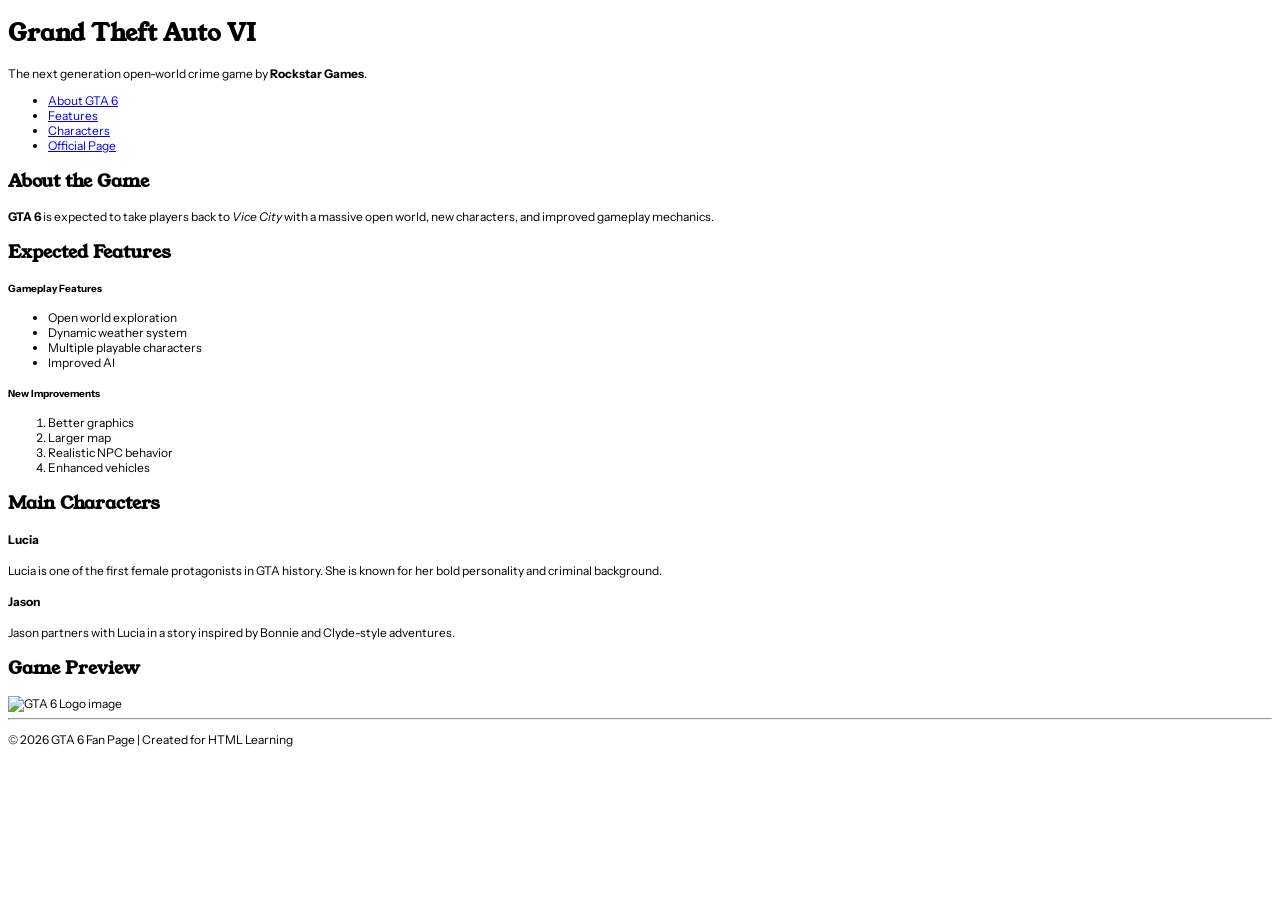
==== index.html @ 5ab4a7fe "lab 1.9- fonts" ====
<!--1. document type declaration (version of html) -->
<!doctype html>
<!--2. the root element -->
<html lang="en">
<!--3. head -->

<head>
    <!--4. meta elements -->
    <meta charset="utf-8">
    <meta name="author" content="BBIT">
    <meta name="description"
        content="Your ultimate GTA 6 fan page featuring the latest news, trailers, gameplay details, map leaks, characters, release updates, and community discussions for Grand Theft Auto VI. Stay updated with everything GTA 6">
    <meta name="keywords"
        content="GTA 6, Grand Theft Auto VI, GTA VI, GTA 6 news, GTA 6 trailer, GTA 6 gameplay, GTA 6 release date, Rockstar Games, Vice City, GTA 6 map, GTA 6 characters, GTA 6 leaks, GTA 6 updates, GTA 6 fan page, Grand Theft Auto 6">
    <!--5. title -->
    <title>GTA VI</title>
    <!-- other elements that go here-->
    <!-- styles, scripts, favicon -->

    <link rel="preconnect" href="https://fonts.googleapis.com">
    <link rel="preconnect" href="https://fonts.gstatic.com" crossorigin>
    <link
        href="https://fonts.googleapis.com/css2?family=Instrument+Sans:ital,wght@0,400..700;1,400..700&family=Young+Serif&display=swap"
        rel="stylesheet">

    <link rel="stylesheet" href="css/style.css">
    <link rel="shortcut icon" href="https://www.rockstargames.com/VI/favicon.ico?authuser=1&hl=en">
    <!-- embedded styles -->
    <style>

    </style>
</head>
<!-- 6. the body (content goes here)-->

<body>
    <header>
        <!-- an inline style -->
        <h1 id="mainHeading" class="headings" name="title">Grand Theft Auto VI</h1>

        The next generation open-world crime game by <b>Rockstar Games</b>.

        <!-- Add navigation semantic tag -->

        <!-- Convert items into an unordered list -->

        <!-- Wrap each item in a link (hyperlinks) -->

        <!-- Add id links pointing to sections -->

        <nav> <!-- semantic tag-->

            <ul> <!-- an unordered list -->

                <li>

                    <!-- a link to a different page-->

                    <a href="about.html" target="_blank">About GTA 6 </a>

                </li> <!-- a list item -->

                <li>

                    <!-- a link to another section of the current page-->

                    <a href="#features">Features</a>

                </li> <!-- a list item -->

                <li>

                    <!-- a link to another section of the current page-->

                    <a href="#characters">Characters</a>

                </li> <!-- a list item -->

                <li>

                    <!-- a link to a different website-->

                    <a href="https://www.rockstargames.com/VI" target="_blank">

                        Official Page

                    </a>

                </li> <!-- a list item -->

            </ul>

        </nav>

    </header>

    <!-- Add main semantic tag nav,aside, article, section-->
    <main>
        <!-- Add section with id="about" -->
        <!-- Add section heading -->
        <!-- Add paragraphs -->
        <!-- Make "GTA 6" bold -->
        <!-- Make "Vice City" italic -->
        <section id="about" name="about">
            <h2>About the Game</h2>
            <p> <b>GTA 6</b> is expected to take players back to
                <i>Vice City</i> with a massive open world, new characters, and improved
                gameplay mechanics.
            </p>
        </section>


        <!-- Add section with id="features" -->
        <!-- Add subsection headings -->
        <!-- Convert first group into unordered list -->
        <!-- Convert second group into ordered list -->
        <section id="features">
            <h2>Expected Features</h2>

            <h5>Gameplay Features</h5>
            <ul>
                <li>Open world exploration</li> <!-- list item -->
                <li>Dynamic weather system</li>
                <li>Multiple playable characters</li>
                <li>Improved AI</li>
            </ul> <!-- unordered list (ul) bullets (. . .)-->

            <h5>New Improvements</h5>
            <ol>
                <li>Better graphics</li>
                <li>Larger map</li>
                <li>Realistic NPC behavior</li>
                <li>Enhanced vehicles</li>
            </ol> <!-- ordered list (ol) 1,2,3.. -->
        </section>

        <!-- Add section with id="characters" -->
        <!-- Use article tag for each character -->
        <!-- Add headings for names -->
        <!-- Add paragraphs -->
        <!-- Make "first female protagonists" bold -->
        <!-- Make "Bonnie and Clyde" italic -->
        <section id="characters">
            <h2>Main Characters</h2>
            <article>
                <h4>Lucia</h4>
                <p>Lucia is one of the first female protagonists in GTA history. She is known for her bold personality
                    and criminal
                    background.</p>
            </article>
            <article>
                <h4>Jason</h4>
                <p>Jason partners with Lucia in a story inspired by Bonnie and Clyde-style adventures.
                </p>
            </article>
        </section>

        <!-- Add section for image -->
        <!-- Add image tag below -->
        <!-- Use src attribute -->
        <!-- Use alt attribute -->
        <!-- Use width attribute -->
        <section id="logo">
            <h2>Game Preview</h2>
            <img src="https://www.rockstargames.com/VI/_next/image?url=%2FVI%2F_next%2Fstatic%2Fmedia%2FJason_and_Lucia_01_With_Logos_landscape.8596f77a.jpg&w=3840&q=75"
                alt="GTA 6 Logo image" width="50%">
        </section>
        <!-- Close main semantic tag -->
    </main>

    <footer>
        <!-- Add footer semantic tag -->
        <!-- Wrap content in paragraph -->
        <!-- Add horizontal rule above footer -->
        <hr>
        <p> © 2026 GTA 6 Fan Page | Created for HTML Learning</p>
    </footer>
</body>

</html>
---- css/style.css ----
/* ============================================================
   GTA VI FAN PAGE COLOR SYSTEM
   Inspired by the official GTA VI visual style
   ============================================================ 
  
   CSS Colors
    - named e.g. blue, green (limited)
    - hex - use hexadecimal values (0-9A-F) e.g. #RRGGBB #FFFFFF(white), #000000(black) - (Most common in web design)
    - rgb - use 0-255 e.g. rgb(255,255,255) -white, rgb(0,0,0) - black
    - rgba same as rgb but includes a transparency value between 0-1 (0 = invisible 1 = fully visible) (last item) e.g rgba(25,55,66,0.5) 
*/

/*
:root targets the <html> element.
It is the highest-level element on the page.
Variables defined here become available everywhere in the stylesheet.
*/

:root {

   /* ===============================
       BACKGROUND COLORS
       =============================== */

   /* Deep night blue */
   --col-bg-deep: #08131f;

   /* Main dark surface */
   --col-bg-mid: #102030;

   /* Transparent glass effect */
   --col-bg-light: rgba(16, 32, 48, 0.82);

   /* ===============================
       PRIMARY ACCENT COLORS
       =============================== */

   /* Neon cyan */
   --col-cyan: #00d5d8;

   /* Bright electric cyan */
   --col-cyan-light: #4ff6ea;

   /* GTA VI pink/coral */
   --col-coral: #ff4f87;

   /* Soft neon pink */
   --col-pink-soft: #ff9bb3;

   /* Sunset orange */
   --col-sunset: #ff9f43;

   /* Warm amber */
   --col-amber: #ffc46b;

   /* ===============================
       TEXT COLORS
       =============================== */

   /* Main light text */
   --col-cream: #fff8f2;

   /* Secondary muted text */
   --col-muted: #7ea0b3;
}

body {
   font-family: 'Instrument Sans', sans-serif;
   font-size: 12px;
   font-weight: 400;
   font-style: normal;
}

h1,
h2 {
   font-family: 'Young Serif', serif;
}
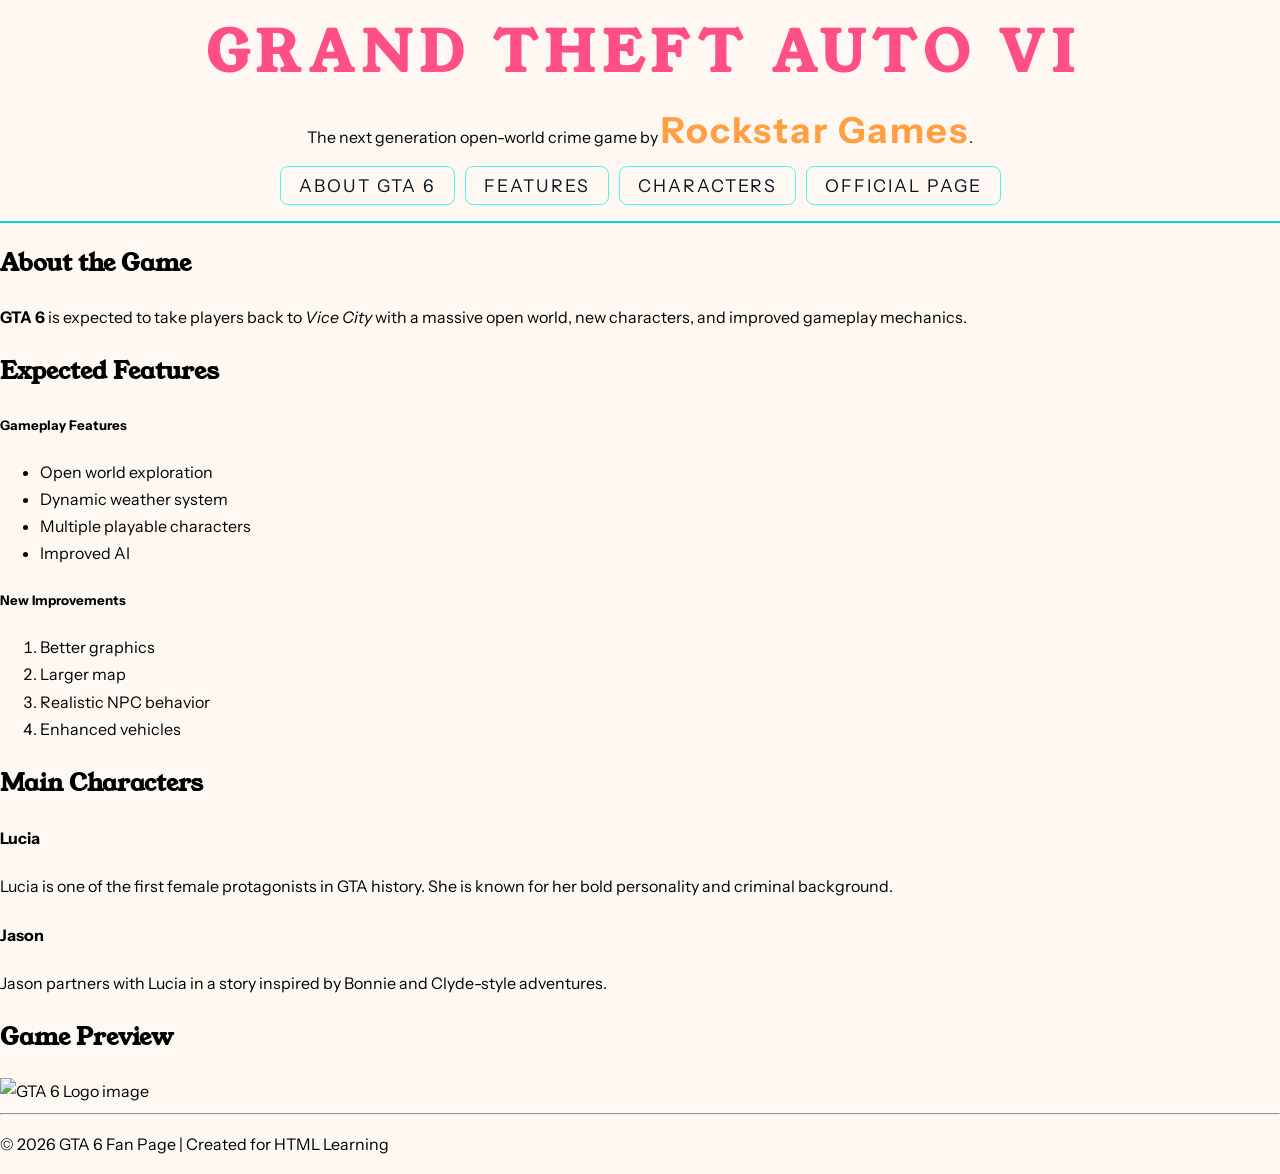
==== commit 34ffe2e9: "lab 2.1- nav" ====
--- a/index.html
+++ b/index.html
@@ -55,7 +55,7 @@
 
                     <!-- a link to a different page-->
 
-                    <a href="about.html" target="_blank">About GTA 6 </a>
+                    <a href="#about">About GTA 6 </a>
 
                 </li> <!-- a list item -->
 
--- a/css/style.css
+++ b/css/style.css
@@ -66,12 +66,84 @@
 
 body {
    font-family: 'Instrument Sans', sans-serif;
-   font-size: 12px;
+   font-size: 16px;
    font-weight: 400;
-   font-style: normal;
+   background-color: var(--col-cream);
+   /* shorthand */
+   margin: 0;
+   /* longhand */
+   margin-top: 0;
+   margin-right: 0;
+   margin-bottom: 0;
+   margin-left: 0;
+
+   line-height: 1.7;
 }
 
 h1,
 h2 {
    font-family: 'Young Serif', serif;
+}
+
+header {
+   padding-top: 5px;
+   padding-bottom: 20px;
+
+
+   border-bottom-width: 2px;
+   border-bottom-style: solid;
+   border-bottom-color: var(--col-cyan);
+
+   text-align: center;
+}
+header h1{
+   font-size: 3.5em;
+   letter-spacing: 8px;
+   text-transform: uppercase;
+   color: var(--col-coral);
+
+   margin-left: 8px;
+   margin-bottom: 0;
+   margin-top: 0;
+   margin-right: 0;
+}
+header > b{
+   color: var(--col-sunset);
+   letter-spacing: 2px;
+   font-size: 0.95cm;
+}
+
+nav{
+   margin-top: 10px;
+}
+
+nav ul{
+   list-style: none;
+   padding: 0;
+   margin: 0;
+
+   display: flex;
+   justify-content: center;
+   gap: 10px;
+}
+
+nav ul li a{
+   color: var(--col-bg-deep);
+   text-decoration: none;
+   font-size: 1.1em;
+   letter-spacing: 2px;
+   text-transform: uppercase;
+
+   padding: 8px 18px;
+   border: 1px solid var(--col-cyan-light);
+
+   border-width: 1px;
+   border-style: solid;
+   border-color: var(--col-cyan-light);
+   border-radius: 8px;
+}
+
+nav ul li a:hover{
+   background-color: var(--col-cyan);
+   border-color: var(--col-pink-soft);
 }
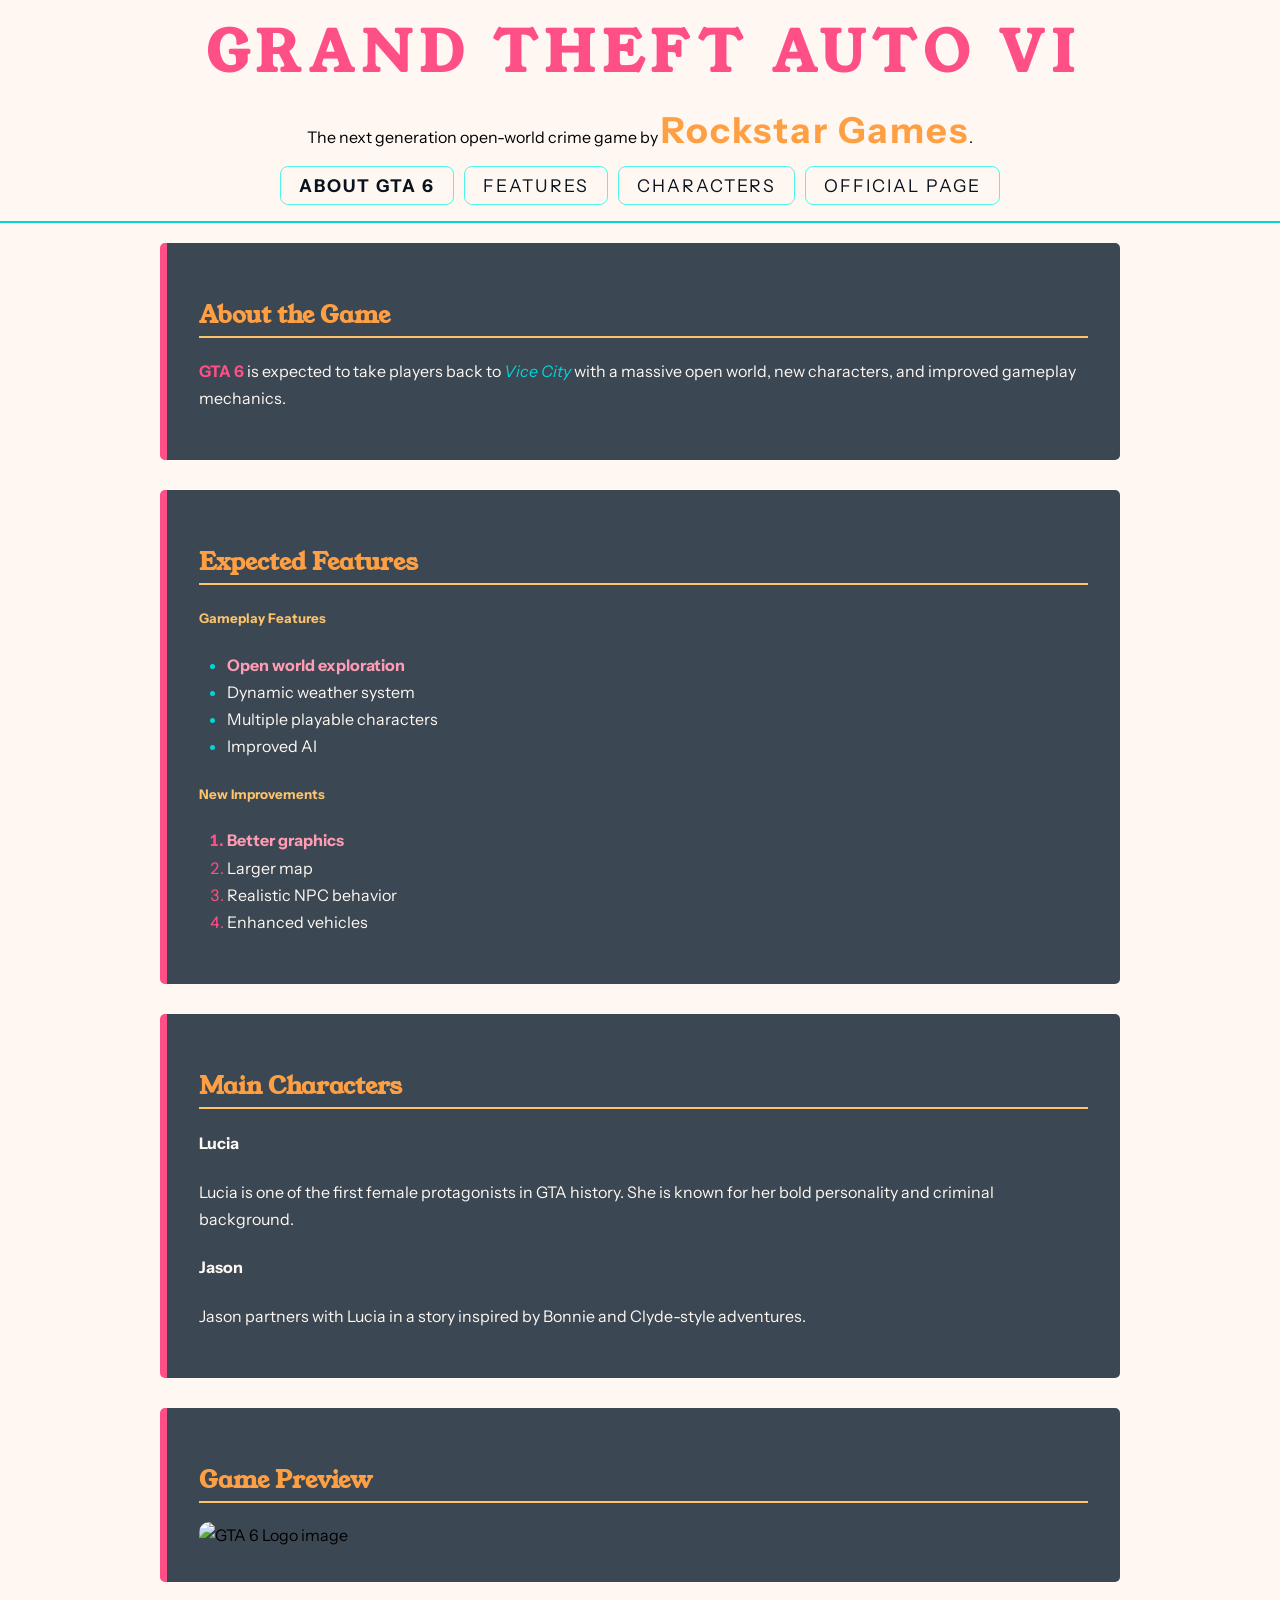
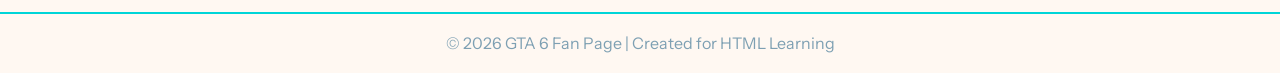
==== commit e81530bc: "lab 2.4- image and footer" ====
--- a/index.html
+++ b/index.html
@@ -162,7 +162,7 @@
         <section id="logo">
             <h2>Game Preview</h2>
             <img src="https://www.rockstargames.com/VI/_next/image?url=%2FVI%2F_next%2Fstatic%2Fmedia%2FJason_and_Lucia_01_With_Logos_landscape.8596f77a.jpg&w=3840&q=75"
-                alt="GTA 6 Logo image" width="50%">
+                alt="GTA 6 Logo image">
         </section>
         <!-- Close main semantic tag -->
     </main>
--- a/css/style.css
+++ b/css/style.css
@@ -96,7 +96,8 @@
 
    text-align: center;
 }
-header h1{
+
+header h1 {
    font-size: 3.5em;
    letter-spacing: 8px;
    text-transform: uppercase;
@@ -107,17 +108,18 @@
    margin-top: 0;
    margin-right: 0;
 }
-header > b{
+
+header>b {
    color: var(--col-sunset);
    letter-spacing: 2px;
    font-size: 0.95cm;
 }
 
-nav{
+nav {
    margin-top: 10px;
 }
 
-nav ul{
+nav ul {
    list-style: none;
    padding: 0;
    margin: 0;
@@ -127,7 +129,7 @@
    gap: 10px;
 }
 
-nav ul li a{
+nav ul li a {
    color: var(--col-bg-deep);
    text-decoration: none;
    font-size: 1.1em;
@@ -143,7 +145,101 @@
    border-radius: 8px;
 }
 
-nav ul li a:hover{
+nav ul li a:hover {
    background-color: var(--col-cyan);
    border-color: var(--col-pink-soft);
+}
+
+main {
+   max-width: 960px;
+
+   margin-right: auto;
+   margin-left: auto;
+   margin-top: 20px;
+   margin-bottom: 20px;
+}
+
+section {
+   margin-bottom: 30px;
+   padding: 32px;
+   background-color: var(--col-bg-light);
+   border-radius: 5px;
+   border-left-style: solid;
+   border-left-color: var(--col-coral);
+   border-left-width: 7px;
+
+   transition-property: border-color;
+   transition-duration: 2s;
+   transition-timing-function: ease;
+
+   /* shorthand */
+   transition: border-color 2s ease;
+}
+
+section:hover {
+   border-left-color: var(--col-cyan);
+}
+
+p, h4 {
+   color: var(--col-cream);
+}
+
+h5 {
+   color: var(--col-amber);
+}
+
+main b {
+   color: var(--col-coral);
+}
+
+main i {
+   color: var(--col-cyan);
+}
+
+h2 {
+   color: var(--col-sunset);
+   border-bottom: 2px solid var(--col-amber);
+   border-bottom-color: var(--col-amber);
+   border-bottom-style: solid;
+   border-bottom-width: 2px;
+}
+
+main ul, main ol{
+   padding-left: 24px;
+   color: var(--col-cream);
+
+}
+
+main li{
+   margin-left: 4px;
+}
+
+li:first-child{
+   color: var(--col-pink-soft);
+   font-weight: bold;
+}
+
+main ul li::marker{
+   color: var(--col-cyan);
+}
+
+main ol li::marker{
+   color: var(--col-coral);
+}
+
+#logo img{
+   max-width: 100%;
+   border-radius: 10px;
+}
+
+footer{
+   text-align: center;
+}
+
+footer p{
+   color: var(--col-muted);
+}
+
+hr{
+   border: 1px solid var(--col-cyan);
 }
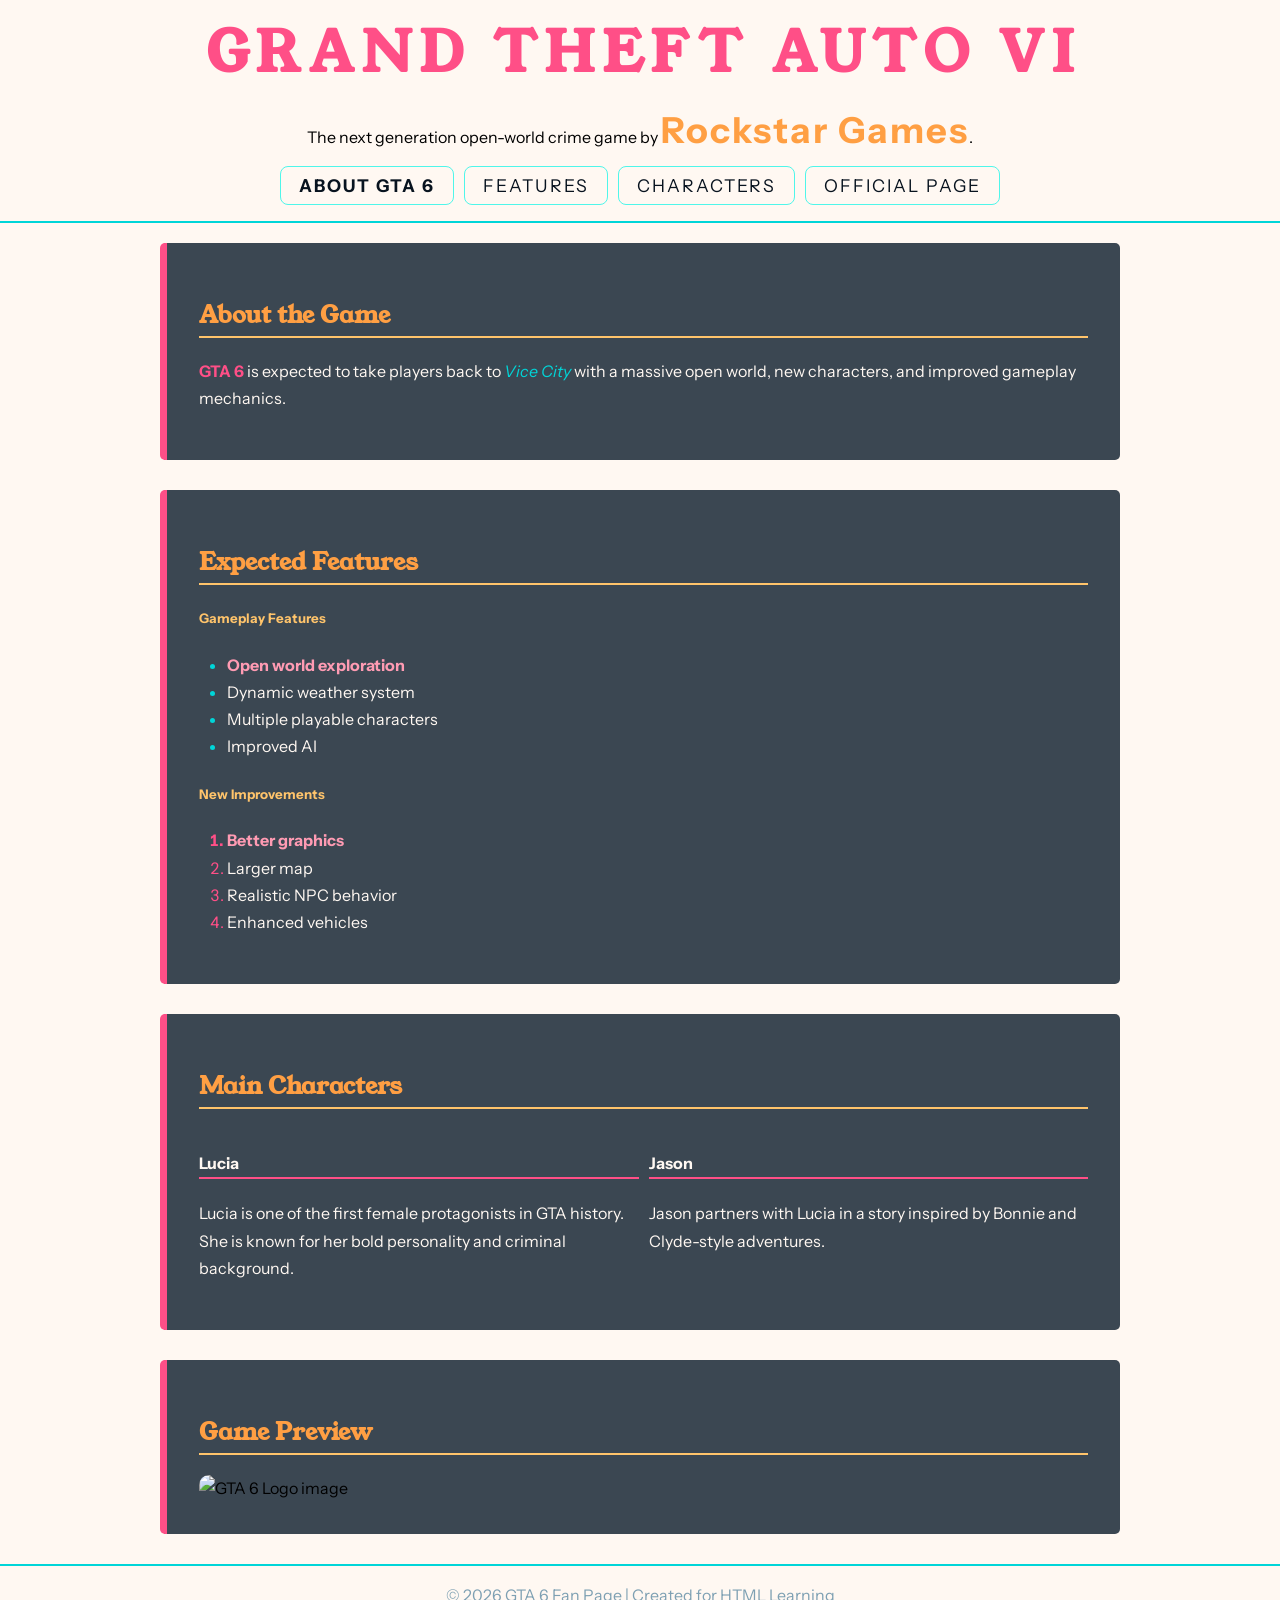
==== commit 600027c3: "Lab 2.5 - grid (demo and characters)" ====
--- a/index.html
+++ b/index.html
@@ -141,6 +141,7 @@
         <!-- Make "Bonnie and Clyde" italic -->
         <section id="characters">
             <h2>Main Characters</h2>
+            <div class="characters-grid">
             <article>
                 <h4>Lucia</h4>
                 <p>Lucia is one of the first female protagonists in GTA history. She is known for her bold personality
@@ -152,6 +153,7 @@
                 <p>Jason partners with Lucia in a story inspired by Bonnie and Clyde-style adventures.
                 </p>
             </article>
+            </div>
         </section>
 
         <!-- Add section for image -->
--- a/css/style.css
+++ b/css/style.css
@@ -242,4 +242,14 @@
 
 hr{
    border: 1px solid var(--col-cyan);
+}
+
+.characters-grid{
+   display: grid;
+   grid-template-columns: 1fr 1fr;
+   gap: 10px;
+}
+
+article h4{
+   border-bottom: 2px solid var(--col-coral);
 }
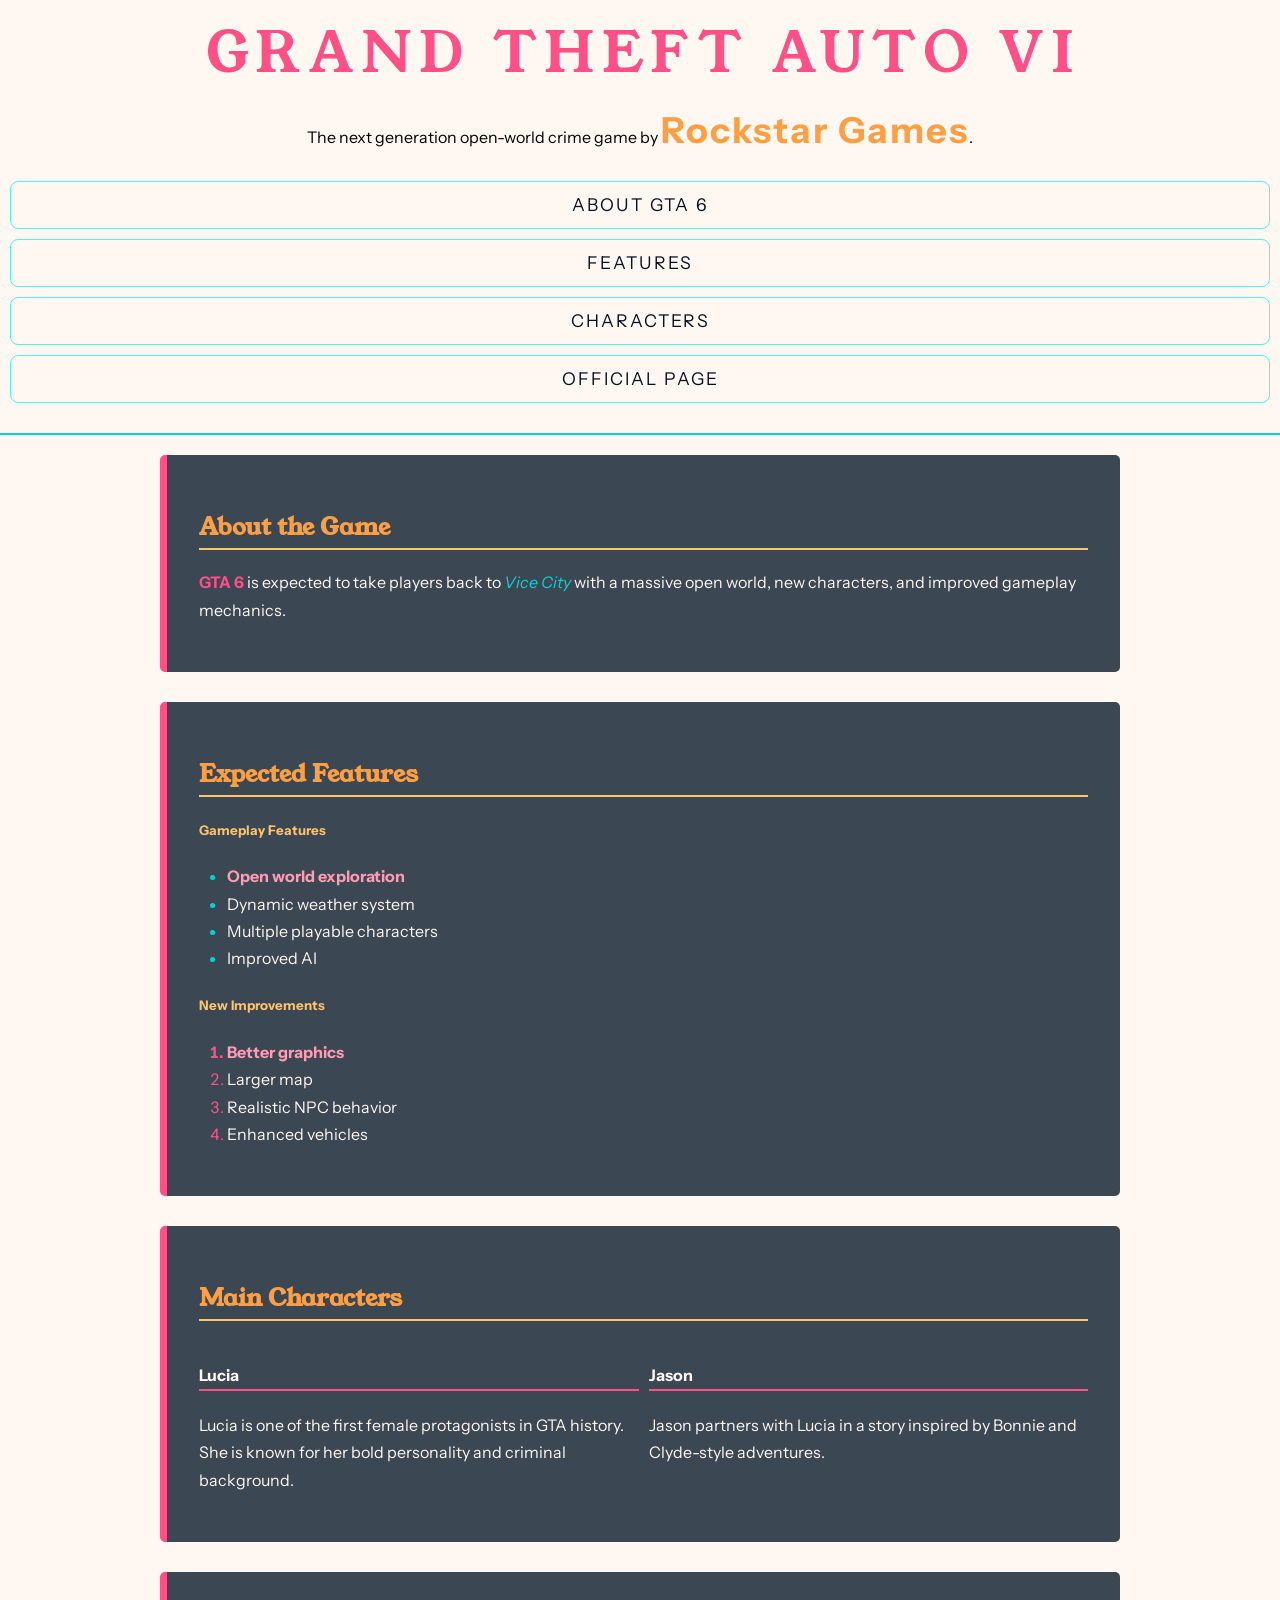
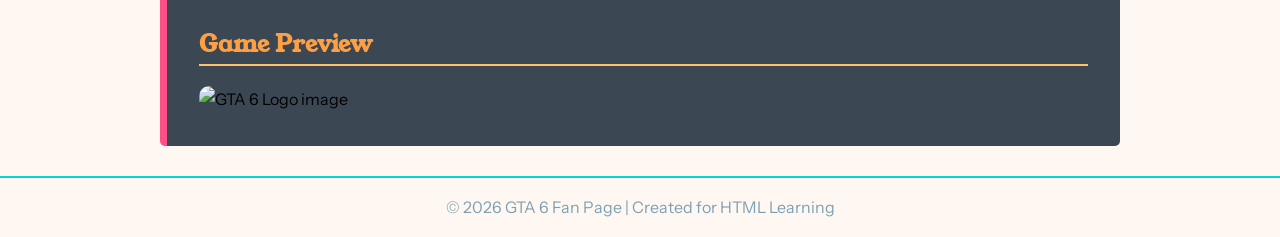
==== commit 38996dab: "Lab 2.6 - responsive web design" ====
--- a/index.html
+++ b/index.html
@@ -12,7 +12,8 @@
         content="Your ultimate GTA 6 fan page featuring the latest news, trailers, gameplay details, map leaks, characters, release updates, and community discussions for Grand Theft Auto VI. Stay updated with everything GTA 6">
     <meta name="keywords"
         content="GTA 6, Grand Theft Auto VI, GTA VI, GTA 6 news, GTA 6 trailer, GTA 6 gameplay, GTA 6 release date, Rockstar Games, Vice City, GTA 6 map, GTA 6 characters, GTA 6 leaks, GTA 6 updates, GTA 6 fan page, Grand Theft Auto 6">
-    <!--5. title -->
+    <meta name="viewport" content="width=device-width, initial-scale=1.0">
+        <!--5. title -->
     <title>GTA VI</title>
     <!-- other elements that go here-->
     <!-- styles, scripts, favicon -->
--- a/css/style.css
+++ b/css/style.css
@@ -107,6 +107,8 @@
    margin-bottom: 0;
    margin-top: 0;
    margin-right: 0;
+
+   font-weight: normal;
 }
 
 header>b {
@@ -214,7 +216,7 @@
    margin-left: 4px;
 }
 
-li:first-child{
+section li:first-child{
    color: var(--col-pink-soft);
    font-weight: bold;
 }
@@ -252,4 +254,65 @@
 
 article h4{
    border-bottom: 2px solid var(--col-coral);
-}+}
+
+main{
+   padding-left: 10px;
+   padding-right: 10px;
+}
+
+
+/* ============================================================
+   RESPONSIVE BREAKPOINT RANGES
+   ------------------------------------------------------------
+   Small Mobile  :   0px   → 480px
+   Large Mobile  : 481px   → 600px
+   Tablet        : 601px   → 768px
+   Small Laptop  : 769px   → 1023px
+   Desktop       : 1024px  → 1279px
+   Wide Screens  : 1280px and above
+ 
+   Media queries allow CSS styles to change depending
+   on the screen size or device characteristics.
+   ============================================================ */
+
+
+/*  Mobile Devices */
+@media screen and (max-width: 730px) {
+   .characters-grid{
+      grid-template-columns: 1fr;
+   }
+}
+
+nav ul{
+   flex-direction: column;
+   padding: 10px;
+}
+
+nav ul li a{
+   display: block;
+}
+
+
+/* Large Mobile Devices 
+@media screen and (min-width: 481px) and (max-width: 600px) {
+   .characters-grid{
+      grid-template-columns: 1fr;
+   }
+}
+
+
+/* Tablets */
+@media screen and (min-width: 601px) and (max-width: 768px) {}
+
+
+/* Small Laptops */
+@media screen and (min-width: 769px) and (max-width: 1023px) {}
+
+
+/* Desktop Screens */
+@media screen and (min-width: 1024px) and (max-width: 1279px) {}
+
+
+/* Wide Screens */
+@media screen and (min-width: 1280px) {}
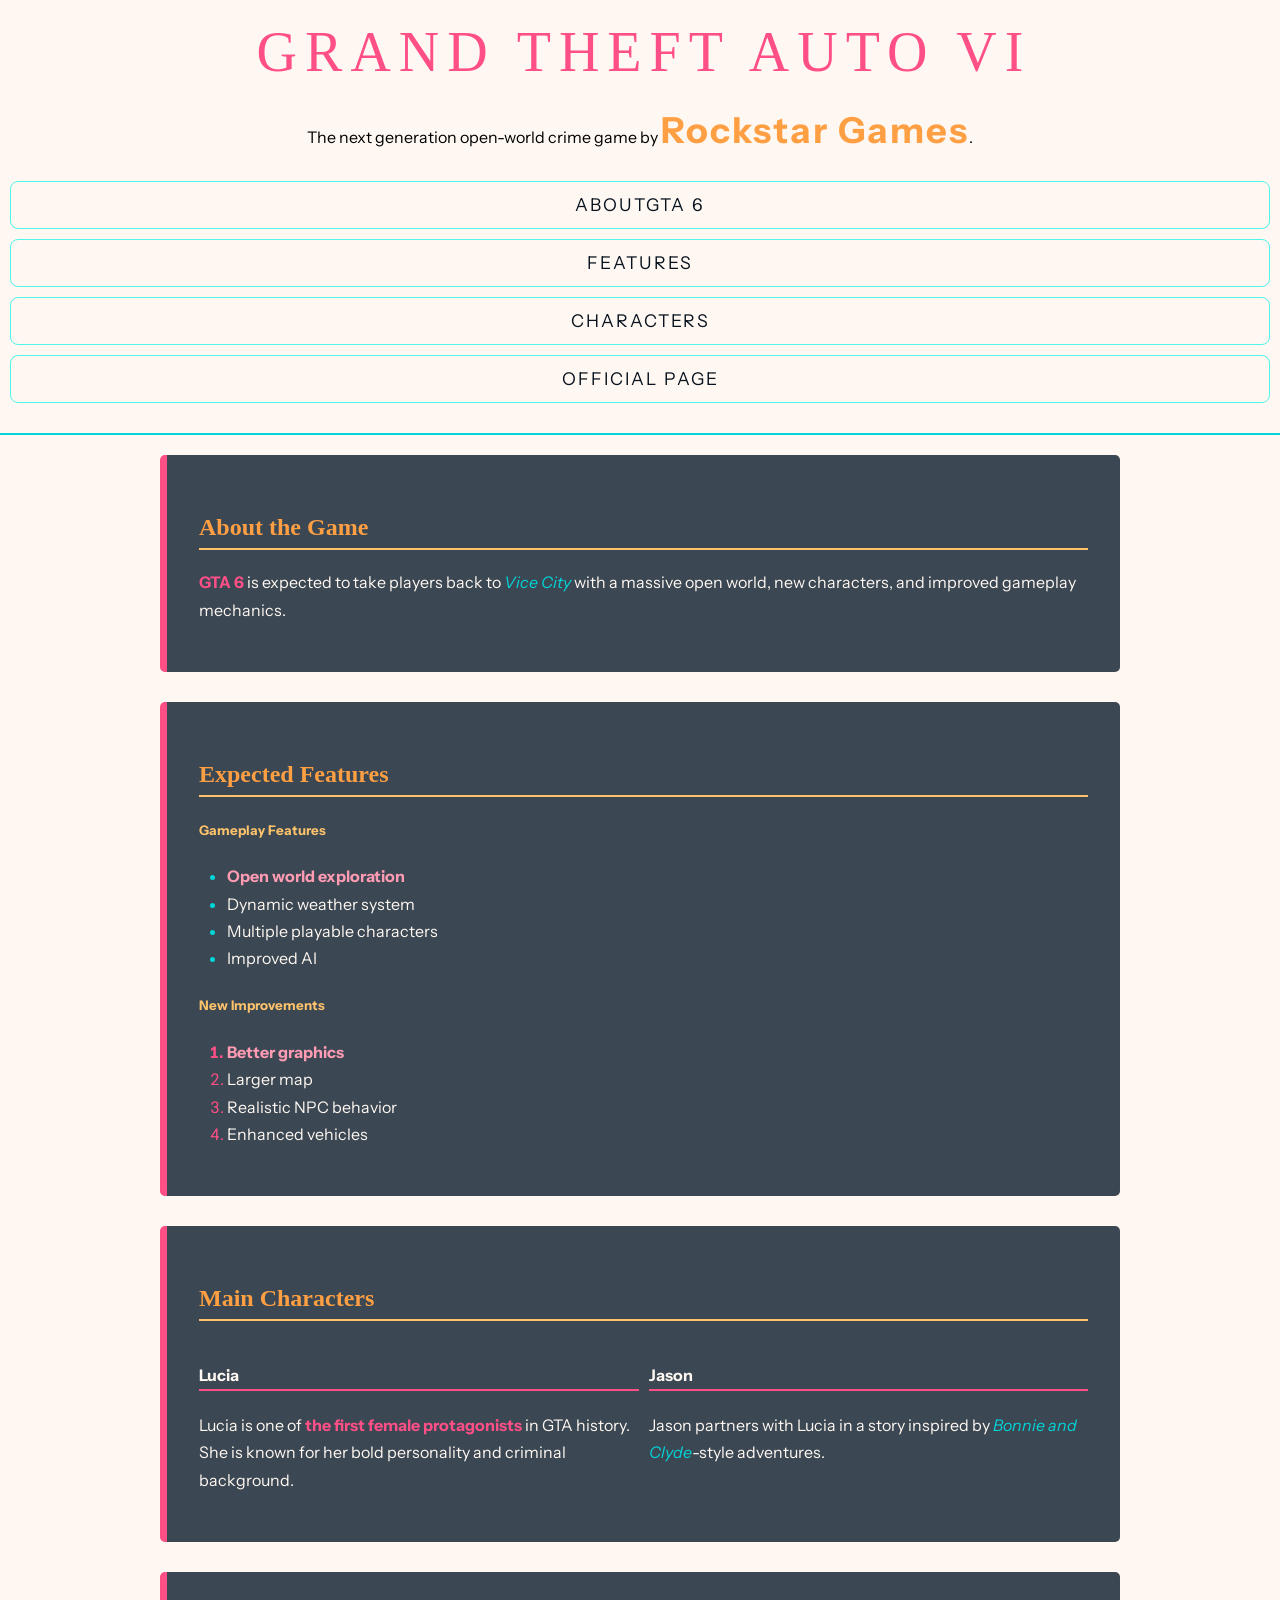
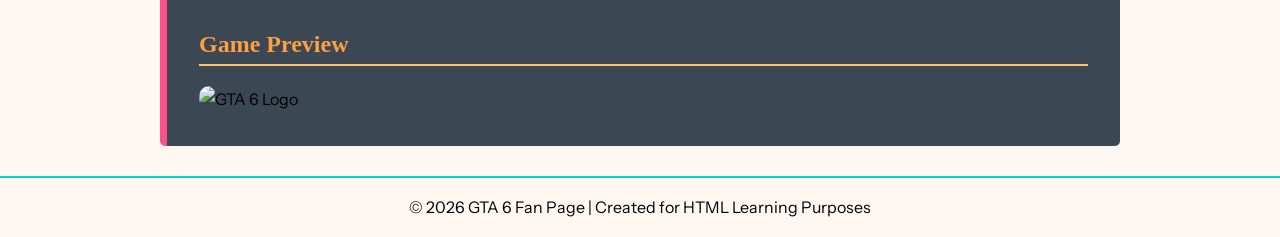
==== commit a1dd85fa: "lab 2.7-js101" ====
--- a/index.html
+++ b/index.html
@@ -12,171 +12,132 @@
         content="Your ultimate GTA 6 fan page featuring the latest news, trailers, gameplay details, map leaks, characters, release updates, and community discussions for Grand Theft Auto VI. Stay updated with everything GTA 6">
     <meta name="keywords"
         content="GTA 6, Grand Theft Auto VI, GTA VI, GTA 6 news, GTA 6 trailer, GTA 6 gameplay, GTA 6 release date, Rockstar Games, Vice City, GTA 6 map, GTA 6 characters, GTA 6 leaks, GTA 6 updates, GTA 6 fan page, Grand Theft Auto 6">
+    <!--important for responsive design-->
     <meta name="viewport" content="width=device-width, initial-scale=1.0">
-        <!--5. title -->
+    <!--5. title -->
     <title>GTA VI</title>
     <!-- other elements that go here-->
     <!-- styles, scripts, favicon -->
-
     <link rel="preconnect" href="https://fonts.googleapis.com">
     <link rel="preconnect" href="https://fonts.gstatic.com" crossorigin>
     <link
-        href="https://fonts.googleapis.com/css2?family=Instrument+Sans:ital,wght@0,400..700;1,400..700&family=Young+Serif&display=swap"
+        href="https://fonts.googleapis.com/css2?family=Instrument+Sans:ital,wght@0,400..700;1,400..700&family=Playwrite+GB+J+Guides:ital@0;1&display=swap"
         rel="stylesheet">
+    <link rel="stylesheet" href="css/style.css">
+    <link rel="shortcut icon" href="https://www.rockstargames.com/VI/favicon.ico">
+
 
     <link rel="stylesheet" href="css/style.css">
-    <link rel="shortcut icon" href="https://www.rockstargames.com/VI/favicon.ico?authuser=1&hl=en">
-    <!-- embedded styles -->
-    <style>
-
-    </style>
 </head>
 <!-- 6. the body (content goes here)-->
 
 <body>
+    <!-- Add header semantic tag -->
+    <!-- Add main heading -->
+    <!-- Make "Rockstar Games" bold -->
     <header>
-        <!-- an inline style -->
-        <h1 id="mainHeading" class="headings" name="title">Grand Theft Auto VI</h1>
+        <!--h1,h2,h3,h4,h5,h6 -->
+        <h1>Grand Theft Auto VI</h1>
 
         The next generation open-world crime game by <b>Rockstar Games</b>.
 
+
         <!-- Add navigation semantic tag -->
-
         <!-- Convert items into an unordered list -->
-
-        <!-- Wrap each item in a link (hyperlinks) -->
-
+        <!-- Wrap each item in a link -->
         <!-- Add id links pointing to sections -->
-
-        <nav> <!-- semantic tag-->
-
-            <ul> <!-- an unordered list -->
-
+        <nav>
+            <!-- unordered list -->
+            <ul>
                 <li>
-
-                    <!-- a link to a different page-->
-
-                    <a href="#about">About GTA 6 </a>
-
-                </li> <!-- a list item -->
-
+                    <!--internal -->
+                    <a href="#about">AboutGTA 6</a>
+                </li><!--list item-->
                 <li>
-
-                    <!-- a link to another section of the current page-->
-
                     <a href="#features">Features</a>
-
-                </li> <!-- a list item -->
-
+                </li><!--list item-->
                 <li>
-
-                    <!-- a link to another section of the current page-->
-
                     <a href="#characters">Characters</a>
-
-                </li> <!-- a list item -->
-
+                </li><!--list item-->
                 <li>
-
-                    <!-- a link to a different website-->
-
-                    <a href="https://www.rockstargames.com/VI" target="_blank">
-
-                        Official Page
-
-                    </a>
-
-                </li> <!-- a list item -->
-
+                    <a href="https://www.rockstargames.com/games/V" target="_blank">Official Page</a>
+                </li><!--list item-->
             </ul>
-
         </nav>
-
     </header>
-
-    <!-- Add main semantic tag nav,aside, article, section-->
+    <!-- Add main semantic tag -->
     <main>
-        <!-- Add section with id="about" -->
-        <!-- Add section heading -->
-        <!-- Add paragraphs -->
-        <!-- Make "GTA 6" bold -->
-        <!-- Make "Vice City" italic -->
         <section id="about" name="about">
-            <h2>About the Game</h2>
-            <p> <b>GTA 6</b> is expected to take players back to
-                <i>Vice City</i> with a massive open world, new characters, and improved
-                gameplay mechanics.
+            <h2 class="section-heading">About the Game </h2>
+            <p>
+                <b>GTA 6</b> is expected to take players back to <i>Vice City</i> with a massive open world, new
+                characters, and improved gameplay
+                mechanics.
             </p>
         </section>
-
-
-        <!-- Add section with id="features" -->
-        <!-- Add subsection headings -->
-        <!-- Convert first group into unordered list -->
-        <!-- Convert second group into ordered list -->
         <section id="features">
-            <h2>Expected Features</h2>
-
-            <h5>Gameplay Features</h5>
-            <ul>
-                <li>Open world exploration</li> <!-- list item -->
+            <h2 class="section-heading">Expected Features</h2>
+            <h5>
+                Gameplay Features</h5>
+            <ul><!--unordered list-->
+                <li>
+                    Open world exploration</li>
                 <li>Dynamic weather system</li>
                 <li>Multiple playable characters</li>
                 <li>Improved AI</li>
-            </ul> <!-- unordered list (ul) bullets (. . .)-->
+            </ul>
 
             <h5>New Improvements</h5>
-            <ol>
+            <ol><!--ordered list-->
                 <li>Better graphics</li>
                 <li>Larger map</li>
                 <li>Realistic NPC behavior</li>
                 <li>Enhanced vehicles</li>
-            </ol> <!-- ordered list (ol) 1,2,3.. -->
+            </ol>
+
+        </section>
+        <section id="characters">
+            <h2 class="section-heading">Main Characters</h2>
+            <div class="characters-grid">
+
+
+                <article>
+                    <h4>Lucia</h4>
+                    <p>
+                        Lucia is one of <b>the first female protagonists</b> in GTA history. She is known for her bold
+                        personality
+                        and criminal
+                        background.
+                    </p>
+                </article>
+                <article>
+                    <h4>Jason</h4>
+                    <p>
+                        Jason partners with Lucia in a story inspired by <i>Bonnie and Clyde</i>-style adventures.
+                    </p>
+                </article>
+            </div>
+        </section>
+        <section id="logo">
+            <h2 class="section-heading">Game Preview</h2>
+            <img src="https://www.rockstargames.com/VI/_next/image?url=%2FVI%2F_next%2Fstatic%2Fmedia%2FJason_and_Lucia_01_With_Logos_landscape.8596f77a.jpg&w=3840&q=75"
+                alt="GTA 6 Logo">
         </section>
 
-        <!-- Add section with id="characters" -->
-        <!-- Use article tag for each character -->
-        <!-- Add headings for names -->
-        <!-- Add paragraphs -->
-        <!-- Make "first female protagonists" bold -->
-        <!-- Make "Bonnie and Clyde" italic -->
-        <section id="characters">
-            <h2>Main Characters</h2>
-            <div class="characters-grid">
-            <article>
-                <h4>Lucia</h4>
-                <p>Lucia is one of the first female protagonists in GTA history. She is known for her bold personality
-                    and criminal
-                    background.</p>
-            </article>
-            <article>
-                <h4>Jason</h4>
-                <p>Jason partners with Lucia in a story inspired by Bonnie and Clyde-style adventures.
-                </p>
-            </article>
-            </div>
-        </section>
-
-        <!-- Add section for image -->
-        <!-- Add image tag below -->
-        <!-- Use src attribute -->
-        <!-- Use alt attribute -->
-        <!-- Use width attribute -->
-        <section id="logo">
-            <h2>Game Preview</h2>
-            <img src="https://www.rockstargames.com/VI/_next/image?url=%2FVI%2F_next%2Fstatic%2Fmedia%2FJason_and_Lucia_01_With_Logos_landscape.8596f77a.jpg&w=3840&q=75"
-                alt="GTA 6 Logo image">
-        </section>
-        <!-- Close main semantic tag -->
     </main>
-
+    <!-- Add footer semantic tag -->
     <footer>
-        <!-- Add footer semantic tag -->
-        <!-- Wrap content in paragraph -->
-        <!-- Add horizontal rule above footer -->
         <hr>
-        <p> © 2026 GTA 6 Fan Page | Created for HTML Learning</p>
+        <p></p>
+        © 2026 GTA 6 Fan Page | Created for HTML Learning Purposes
+        </p>
     </footer>
+    <!-- Wrap content in paragraph -->
+    <!-- Add horizontal rule above footer -->
+    <script>
+        console.log("Embedded");
+    </script>
+    <script src="js/script.js"></script>
 </body>
 
 </html>
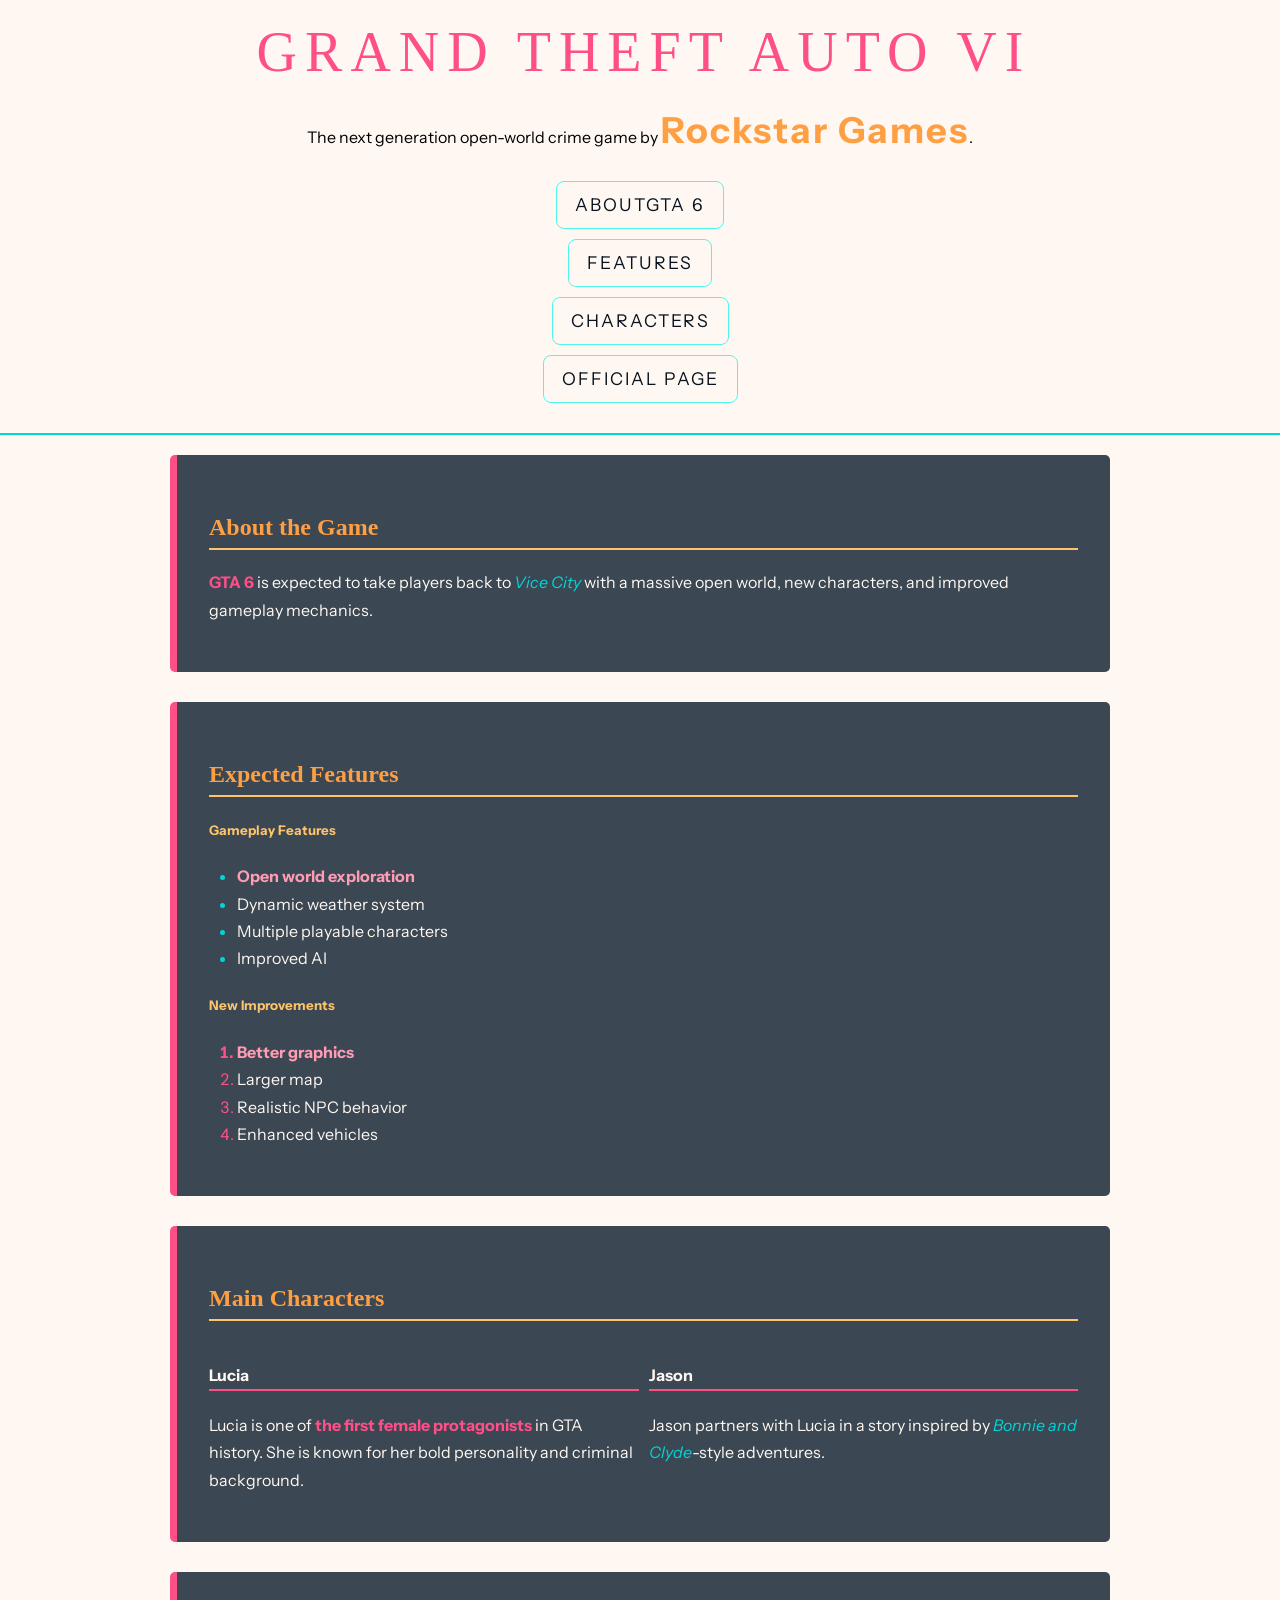
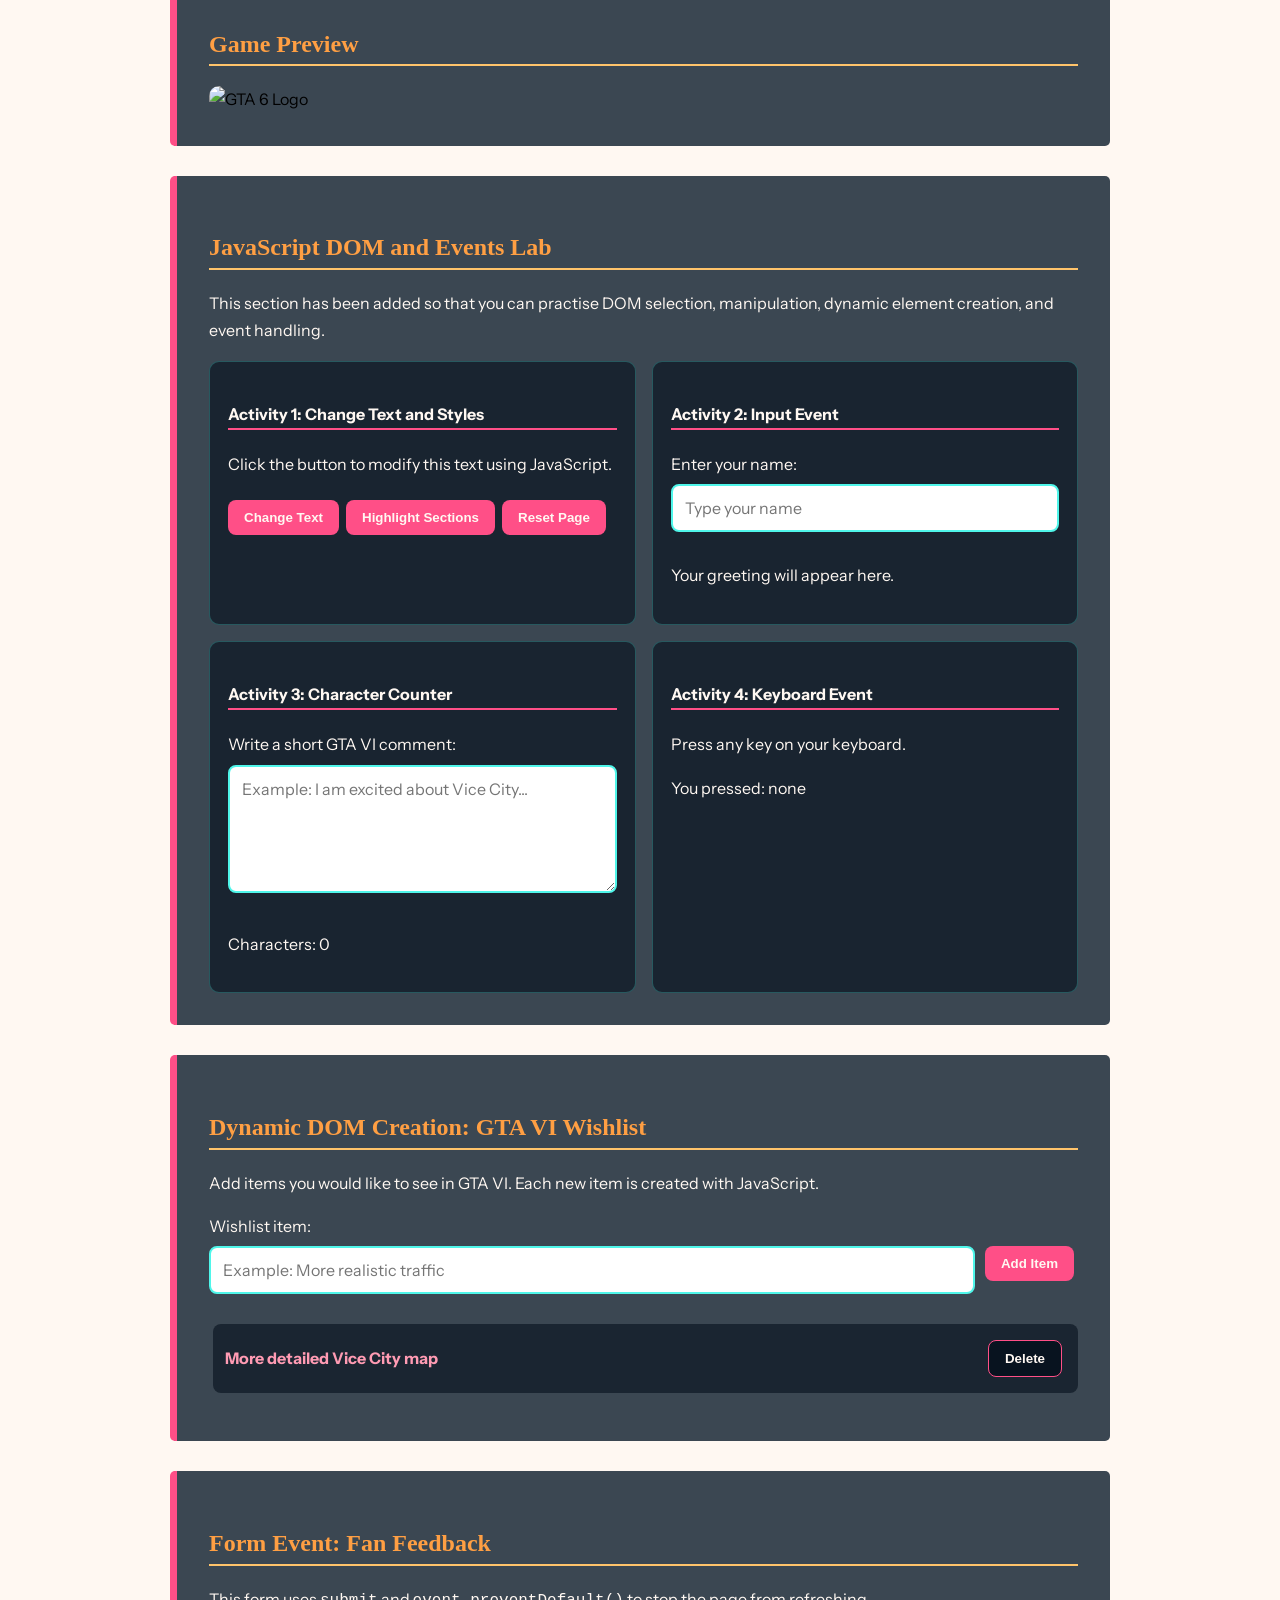
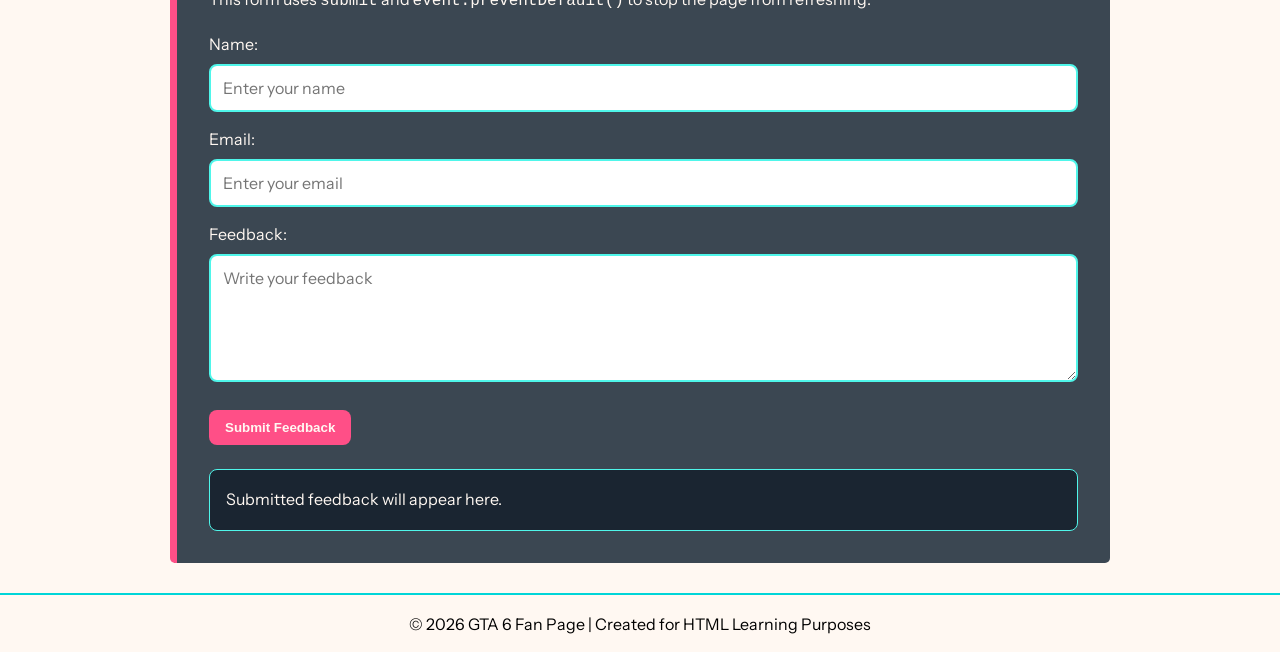
==== commit ca9dd91e: "lab 3.0-dom" ====
--- a/index.html
+++ b/index.html
@@ -124,6 +124,84 @@
                 alt="GTA 6 Logo">
         </section>
 
+        <section id="interactive-lab">
+            <h2>JavaScript DOM and Events Lab</h2>
+            <p>This section has been added so that you can practise DOM selection, manipulation, dynamic element
+                creation, and event handling.</p>
+
+            <div class="lab-grid">
+                <article class="lab-card">
+                    <h4>Activity 1: Change Text and Styles</h4>
+                    <p id="demoText">Click the button to modify this text using JavaScript.</p>
+                    <button id="changeTextBtn" type="button">Change Text</button>
+                    <button id="highlightSectionsBtn" type="button">Highlight Sections</button>
+                    <button id="resetBtn" type="button">Reset Page</button>
+                </article>
+
+                <article class="lab-card">
+                    <h4>Activity 2: Input Event</h4>
+                    <label for="nameInput">Enter your name:</label>
+                    <input type="text" id="nameInput" placeholder="Type your name">
+                    <p id="nameOutput">Your greeting will appear here.</p>
+                </article>
+
+                <article class="lab-card">
+                    <h4>Activity 3: Character Counter</h4>
+                    <label for="commentInput">Write a short GTA VI comment:</label>
+                    <textarea id="commentInput" rows="5"
+                        placeholder="Example: I am excited about Vice City..."></textarea>
+                    <p id="charCount">Characters: 0</p>
+                </article>
+
+                <article class="lab-card">
+                    <h4>Activity 4: Keyboard Event</h4>
+                    <p>Press any key on your keyboard.</p>
+                    <p id="keyOutput">You pressed: none</p>
+                </article>
+            </div>
+        </section>
+
+        <section id="dynamic-list-lab">
+            <h2>Dynamic DOM Creation: GTA VI Wishlist</h2>
+            <p>Add items you would like to see in GTA VI. Each new item is created with JavaScript.</p>
+
+            <form id="wishlistForm">
+                <label for="wishlistInput">Wishlist item:</label>
+                <div class="form-row">
+                    <input type="text" id="wishlistInput" placeholder="Example: More realistic traffic">
+                    <button type="submit">Add Item</button>
+                </div>
+            </form>
+
+            <ul id="wishlistItems" class="dynamic-list">
+                <li>More detailed Vice City map <button type="button" class="delete-btn">Delete</button></li>
+            </ul>
+        </section>
+
+        <section id="form-lab">
+            <h2>Form Event: Fan Feedback</h2>
+            <p>This form uses <code>submit</code> and <code>event.preventDefault()</code> to stop the page from
+                refreshing.</p>
+
+            <form id="feedbackForm">
+                <label for="fanName">Name:</label>
+                <input type="text" id="fanName" placeholder="Enter your name" required>
+
+                <label for="fanEmail">Email:</label>
+                <input type="email" id="fanEmail" placeholder="Enter your email" required>
+
+                <label for="fanMessage">Feedback:</label>
+                <textarea id="fanMessage" rows="5" placeholder="Write your feedback" required></textarea>
+
+                <button type="submit">Submit Feedback</button>
+            </form>
+
+            <div id="feedbackOutput" class="output-box">
+                Submitted feedback will appear here.
+            </div>
+        </section>
+
+
     </main>
     <!-- Add footer semantic tag -->
     <footer>
--- a/css/style.css
+++ b/css/style.css
@@ -316,3 +316,159 @@
 
 /* Wide Screens */
 @media screen and (min-width: 1280px) {}
+
+
+
+
+
+* {
+    box-sizing: border-box;
+}
+
+html {
+    scroll-behavior: smooth;
+}
+
+.tagline {
+    color: var(--col-bg-deep);
+    margin: 0 10px 10px;
+}
+
+nav ul {
+    flex-wrap: wrap;
+}
+
+nav ul li a {
+    display: inline-block;
+}
+
+img {
+    display: block;
+}
+
+.section-highlight {
+    border-left-color: var(--col-cyan) !important;
+    box-shadow: 0 0 18px rgba(0, 213, 216, 0.35);
+}
+
+p, h4, label, code {
+    color: var(--col-cream);
+}
+
+.lab-grid {
+    display: grid;
+    grid-template-columns: repeat(2, 1fr);
+    gap: 16px;
+}
+
+.lab-card {
+    background-color: rgba(8, 19, 31, 0.65);
+    padding: 18px;
+    border-radius: 10px;
+    border: 1px solid rgba(79, 246, 234, 0.25);
+}
+
+button {
+    background-color: var(--col-coral);
+    color: var(--col-cream);
+    border: none;
+    border-radius: 8px;
+    padding: 10px 16px;
+    margin: 6px 4px 6px 0;
+    cursor: pointer;
+    font-weight: 700;
+}
+
+button:hover {
+    background-color: var(--col-sunset);
+    color: var(--col-bg-deep);
+}
+
+input,
+textarea {
+    width: 100%;
+    padding: 12px;
+    margin: 6px 0 14px;
+    border: 2px solid var(--col-cyan-light);
+    border-radius: 8px;
+    font-family: inherit;
+    font-size: 1em;
+}
+
+.form-row {
+    display: flex;
+    gap: 10px;
+    align-items: flex-start;
+}
+
+.form-row input {
+    flex: 1;
+}
+
+.dynamic-list {
+    padding-left: 0;
+    list-style: none;
+}
+
+.dynamic-list li {
+    display: flex;
+    justify-content: space-between;
+    align-items: center;
+    gap: 12px;
+    background-color: rgba(8, 19, 31, 0.65);
+    padding: 10px 12px;
+    border-radius: 8px;
+    margin-bottom: 10px;
+}
+
+.delete-btn {
+    background-color: var(--col-bg-deep);
+    border: 1px solid var(--col-coral);
+}
+
+.output-box {
+    margin-top: 18px;
+    padding: 16px;
+    background-color: rgba(8, 19, 31, 0.65);
+    color: var(--col-cream);
+    border-radius: 8px;
+    border: 1px solid var(--col-cyan-light);
+}
+
+.success-text {
+    color: var(--col-cyan-light);
+    font-weight: 700;
+}
+
+.hidden {
+    display: none;
+}
+
+/* Update your existing mobile media query with these additions */
+@media screen and (max-width: 730px) {
+   .lab-grid {
+        grid-template-columns: 1fr;
+   }
+
+   header h1 {
+        font-size: 2.1em;
+        letter-spacing: 3px;
+   }
+
+   section {
+        padding: 20px;
+   }
+
+   .form-row {
+        flex-direction: column;
+   }
+
+   .form-row button {
+        width: 100%;
+   }
+
+   .dynamic-list li {
+        flex-direction: column;
+        align-items: stretch;
+   }
+}
--- a/css/style.css
+++ b/css/style.css
@@ -316,3 +316,159 @@
 
 /* Wide Screens */
 @media screen and (min-width: 1280px) {}
+
+
+
+
+
+* {
+    box-sizing: border-box;
+}
+
+html {
+    scroll-behavior: smooth;
+}
+
+.tagline {
+    color: var(--col-bg-deep);
+    margin: 0 10px 10px;
+}
+
+nav ul {
+    flex-wrap: wrap;
+}
+
+nav ul li a {
+    display: inline-block;
+}
+
+img {
+    display: block;
+}
+
+.section-highlight {
+    border-left-color: var(--col-cyan) !important;
+    box-shadow: 0 0 18px rgba(0, 213, 216, 0.35);
+}
+
+p, h4, label, code {
+    color: var(--col-cream);
+}
+
+.lab-grid {
+    display: grid;
+    grid-template-columns: repeat(2, 1fr);
+    gap: 16px;
+}
+
+.lab-card {
+    background-color: rgba(8, 19, 31, 0.65);
+    padding: 18px;
+    border-radius: 10px;
+    border: 1px solid rgba(79, 246, 234, 0.25);
+}
+
+button {
+    background-color: var(--col-coral);
+    color: var(--col-cream);
+    border: none;
+    border-radius: 8px;
+    padding: 10px 16px;
+    margin: 6px 4px 6px 0;
+    cursor: pointer;
+    font-weight: 700;
+}
+
+button:hover {
+    background-color: var(--col-sunset);
+    color: var(--col-bg-deep);
+}
+
+input,
+textarea {
+    width: 100%;
+    padding: 12px;
+    margin: 6px 0 14px;
+    border: 2px solid var(--col-cyan-light);
+    border-radius: 8px;
+    font-family: inherit;
+    font-size: 1em;
+}
+
+.form-row {
+    display: flex;
+    gap: 10px;
+    align-items: flex-start;
+}
+
+.form-row input {
+    flex: 1;
+}
+
+.dynamic-list {
+    padding-left: 0;
+    list-style: none;
+}
+
+.dynamic-list li {
+    display: flex;
+    justify-content: space-between;
+    align-items: center;
+    gap: 12px;
+    background-color: rgba(8, 19, 31, 0.65);
+    padding: 10px 12px;
+    border-radius: 8px;
+    margin-bottom: 10px;
+}
+
+.delete-btn {
+    background-color: var(--col-bg-deep);
+    border: 1px solid var(--col-coral);
+}
+
+.output-box {
+    margin-top: 18px;
+    padding: 16px;
+    background-color: rgba(8, 19, 31, 0.65);
+    color: var(--col-cream);
+    border-radius: 8px;
+    border: 1px solid var(--col-cyan-light);
+}
+
+.success-text {
+    color: var(--col-cyan-light);
+    font-weight: 700;
+}
+
+.hidden {
+    display: none;
+}
+
+/* Update your existing mobile media query with these additions */
+@media screen and (max-width: 730px) {
+   .lab-grid {
+        grid-template-columns: 1fr;
+   }
+
+   header h1 {
+        font-size: 2.1em;
+        letter-spacing: 3px;
+   }
+
+   section {
+        padding: 20px;
+   }
+
+   .form-row {
+        flex-direction: column;
+   }
+
+   .form-row button {
+        width: 100%;
+   }
+
+   .dynamic-list li {
+        flex-direction: column;
+        align-items: stretch;
+   }
+}
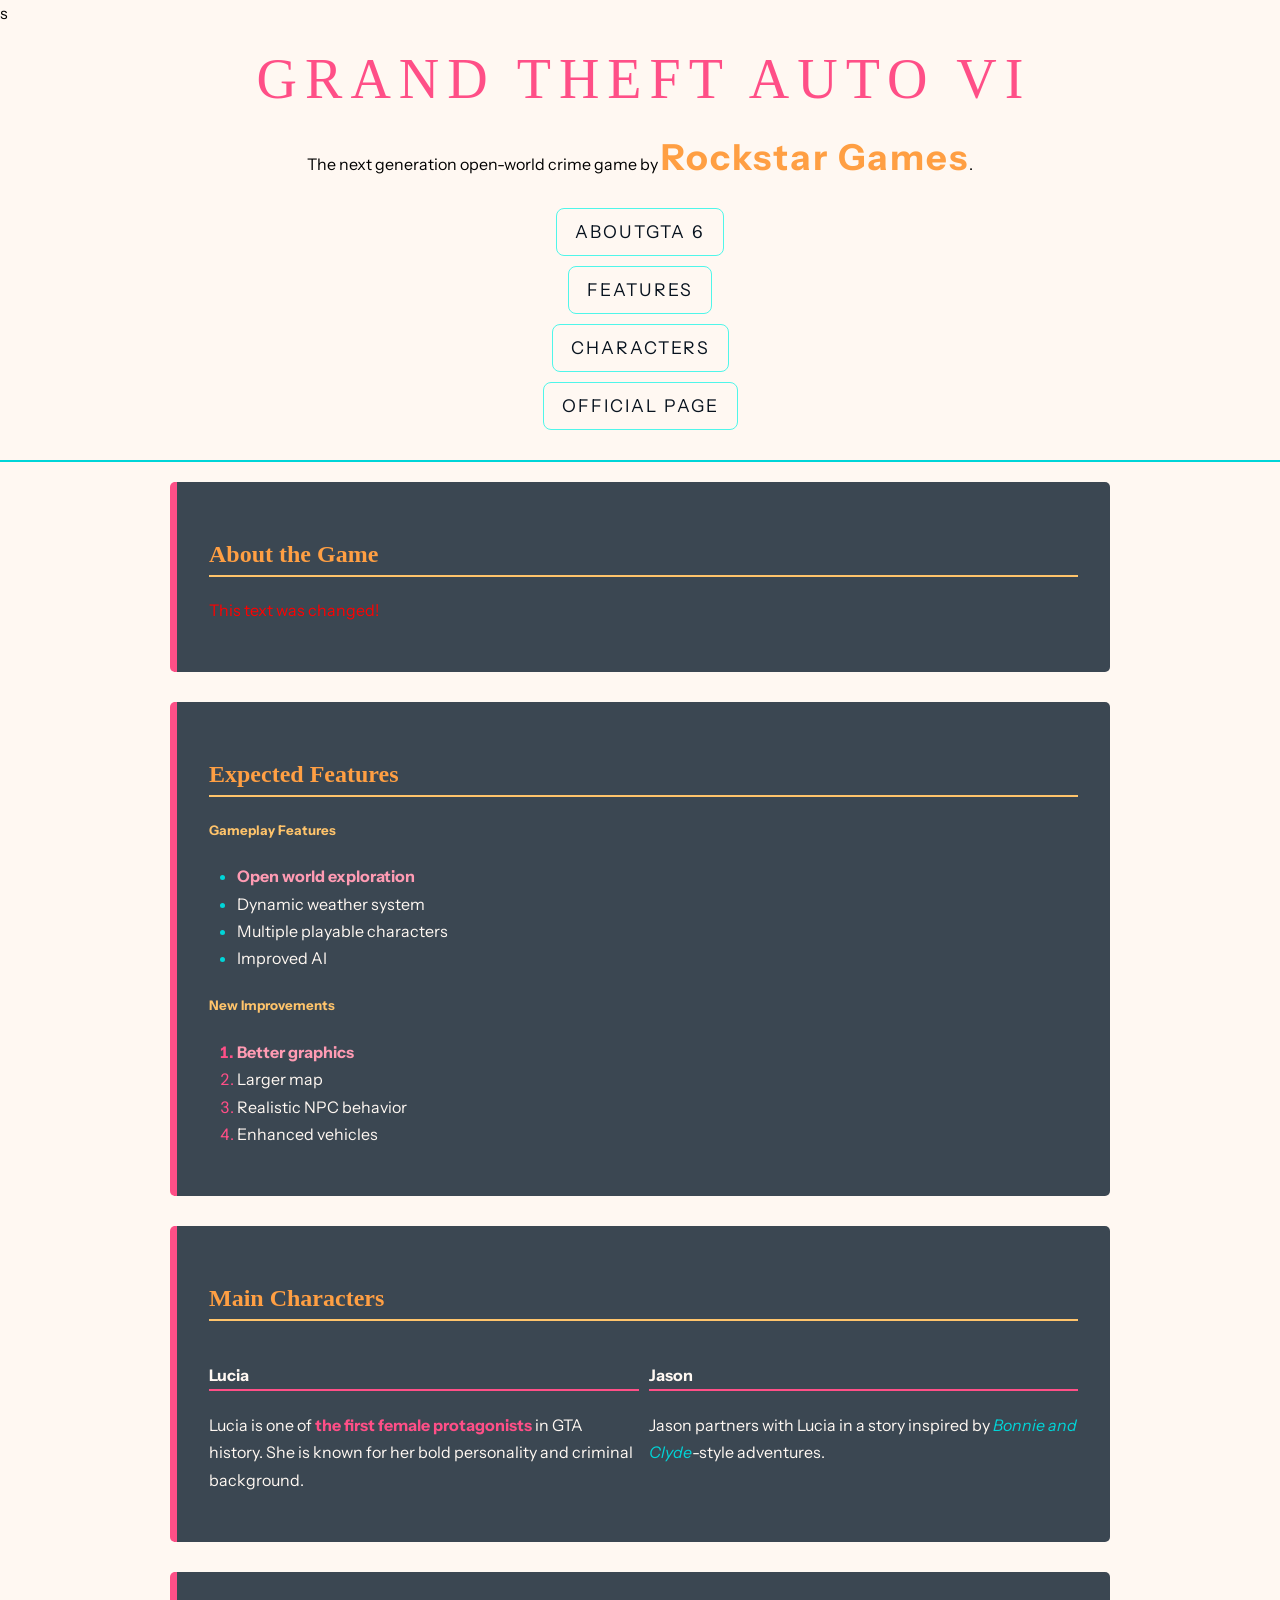
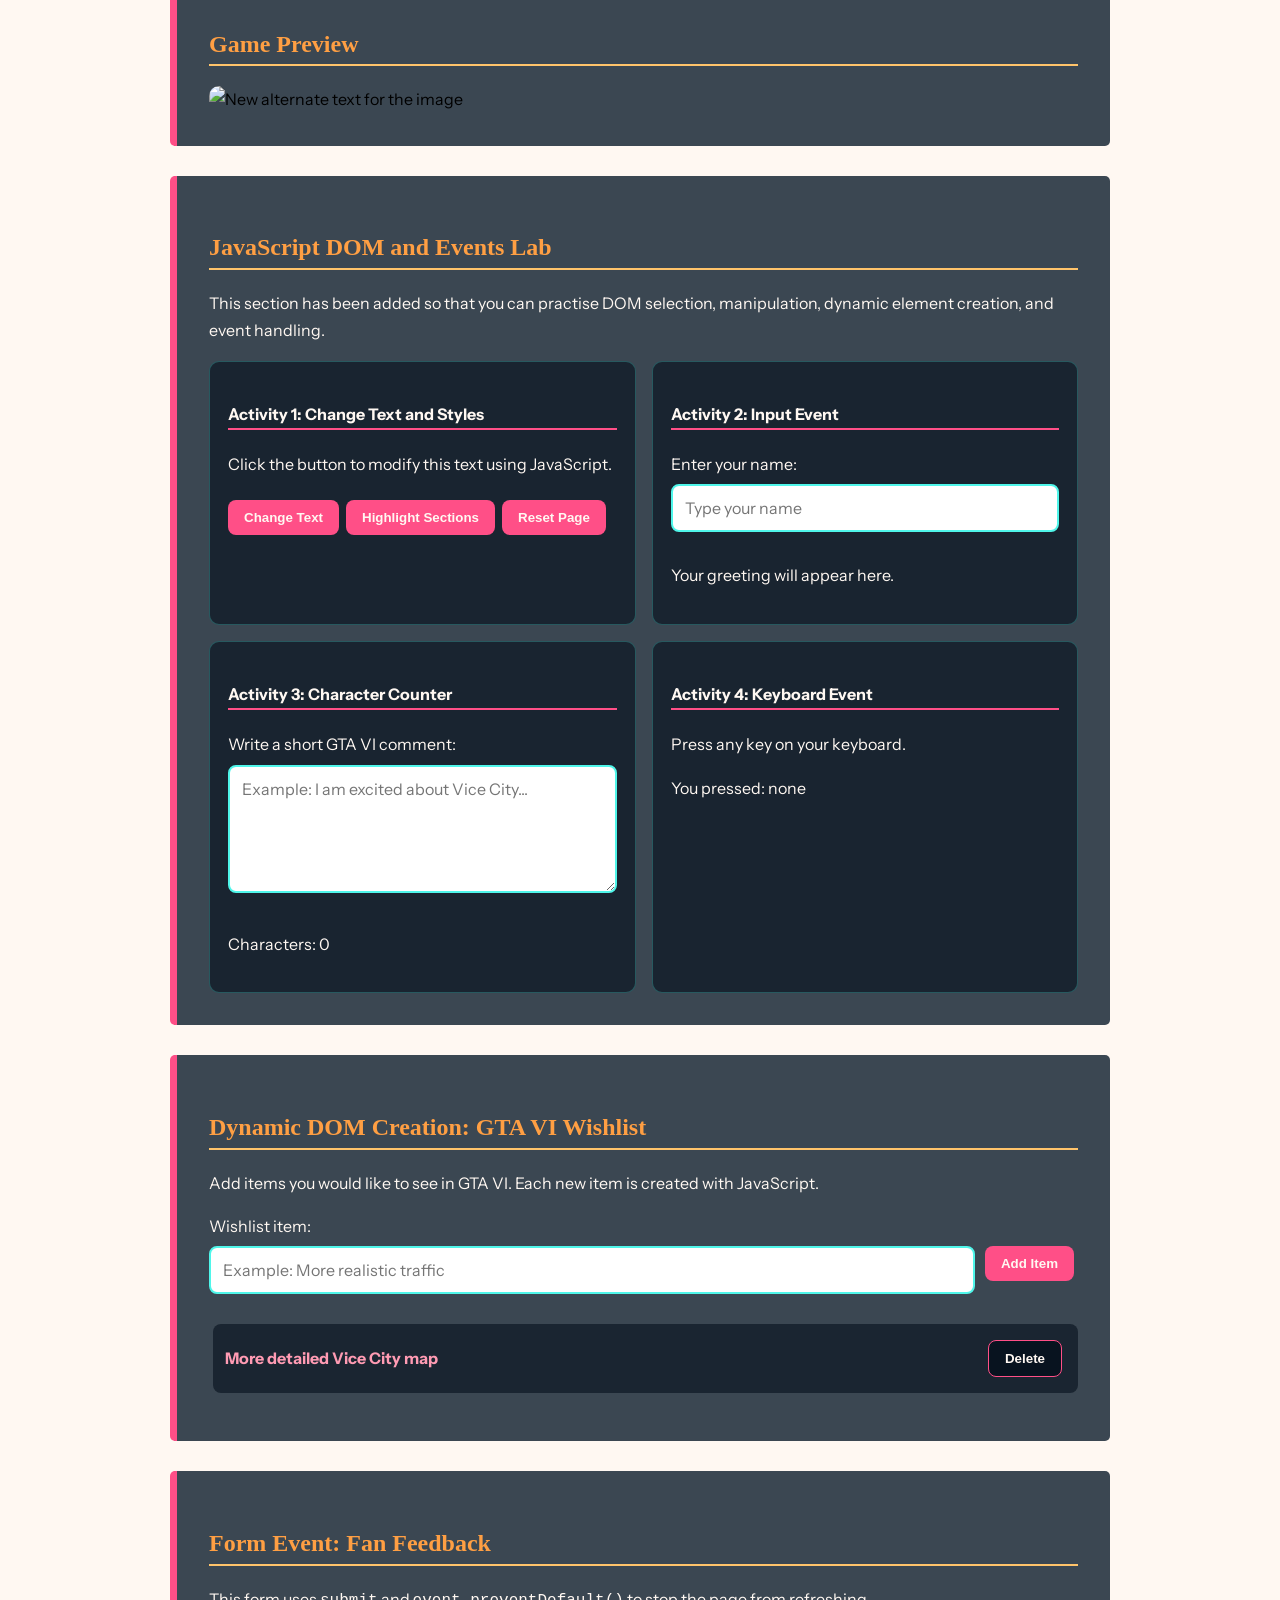
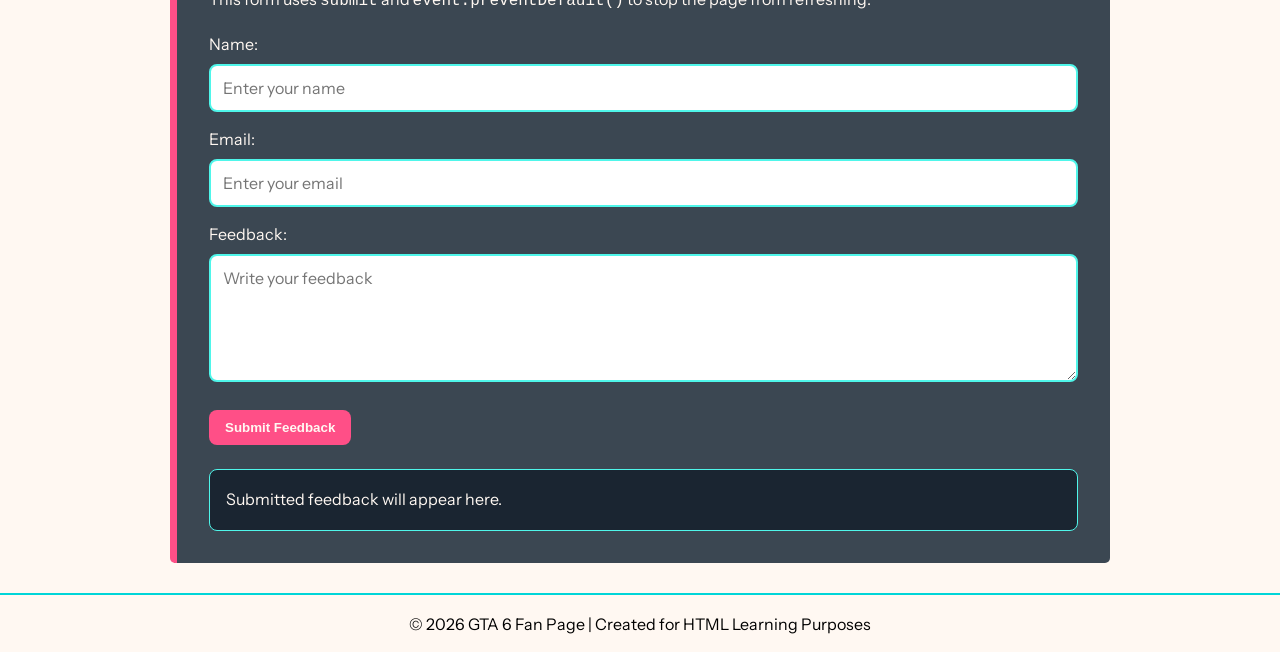
==== commit 1379cab7: "final changes" ====
--- a/index.html
+++ b/index.html
@@ -1,7 +1,7 @@
 <!--1. document type declaration (version of html) -->
 <!doctype html>
 <!--2. the root element -->
-<html lang="en">
+s<html lang="en">
 <!--3. head -->
 
 <head>
@@ -15,8 +15,8 @@
     <!--important for responsive design-->
     <meta name="viewport" content="width=device-width, initial-scale=1.0">
     <!--5. title -->
-    <title>GTA VI</title>
-    <!-- other elements that go here-->
+    <title>GTA VI Complete</title>
+    <!-- other elements rthat go here-->
     <!-- styles, scripts, favicon -->
     <link rel="preconnect" href="https://fonts.googleapis.com">
     <link rel="preconnect" href="https://fonts.gstatic.com" crossorigin>
